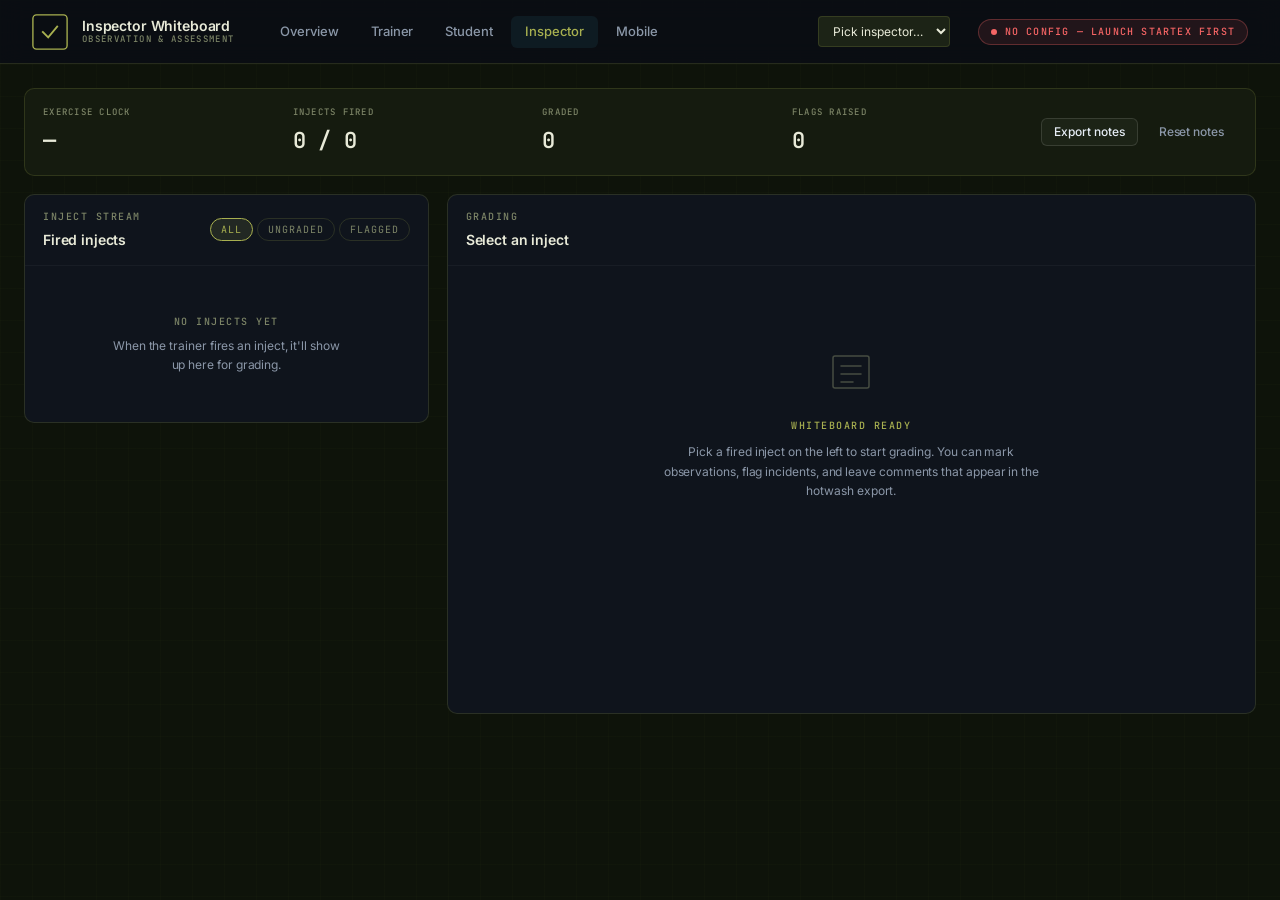
==== inspector.html @ a6efc51d "Add files via upload" ====
<!DOCTYPE html>
<html lang="en">
<head>
<meta charset="UTF-8">
<meta name="viewport" content="width=device-width, initial-scale=1.0">
<title>CCO Capstone — Inspector Whiteboard</title>
<link rel="stylesheet" href="css/styles.css">
<link rel="stylesheet" href="css/inspector.css">
</head>
<body class="inspector-body theme-inspector">

<div class="topbar">
  <a class="brand" href="index.html">
    <div class="brand-mark">
      <svg viewBox="0 0 40 40" fill="none">
        <rect x="1" y="1" width="38" height="38" rx="4" stroke="#A8B050" stroke-width="1.5"/>
        <path d="M12 20 L18 26 L28 14" stroke="#A8B050" stroke-width="2" stroke-linecap="square" fill="none"/>
      </svg>
    </div>
    <div class="brand-text">
      <div class="name">Inspector Whiteboard</div>
      <div class="sub">Observation &amp; assessment</div>
    </div>
  </a>
  <nav class="topbar-nav">
    <a href="index.html">Overview</a>
    <a href="trainer.html">Trainer</a>
    <a href="student.html">Student</a>
    <a href="inspector.html" class="active">Inspector</a>
    <a href="mobile.html">Mobile</a>
  </nav>
  <div class="topbar-right">
    <select id="inspector-select" class="inspector-select" title="Who's grading?">
      <option value="">Pick inspector…</option>
    </select>
    <div class="status-pill live">
      <div class="status-dot"></div>
      <span id="exercise-status">Waiting for exercise</span>
    </div>
  </div>
</div>

<div class="inspector-main">

  <!-- Header strip -->
  <div class="inspector-header-strip">
    <div class="ih-block">
      <div class="micro">Exercise clock</div>
      <div class="ih-value mono" id="ih-clock">—</div>
    </div>
    <div class="ih-block">
      <div class="micro">Injects fired</div>
      <div class="ih-value mono"><span id="ih-fired-count">0</span> / <span id="ih-total-count">0</span></div>
    </div>
    <div class="ih-block">
      <div class="micro">Graded</div>
      <div class="ih-value mono" id="ih-graded-count">0</div>
    </div>
    <div class="ih-block">
      <div class="micro">Flags raised</div>
      <div class="ih-value mono" id="ih-flag-count">0</div>
    </div>
    <div class="ih-block ih-actions">
      <button class="btn btn-sm" id="btn-export">Export notes</button>
      <button class="btn btn-sm btn-ghost" id="btn-reset">Reset notes</button>
    </div>
  </div>

  <div class="inspector-grid">

    <!-- LEFT: inject stream -->
    <div class="panel inspect-stream-panel">
      <div class="panel-header">
        <div class="panel-header-title">
          <div class="micro">Inject stream</div>
          <div class="title">Fired injects</div>
        </div>
        <div class="stream-filter">
          <button class="chip-btn active" data-filter="all">All</button>
          <button class="chip-btn" data-filter="ungraded">Ungraded</button>
          <button class="chip-btn" data-filter="flagged">Flagged</button>
        </div>
      </div>
      <div class="panel-body panel-body-tight">
        <div class="inject-stream" id="inject-stream">
          <div class="stream-empty">
            <div class="micro">No injects yet</div>
            <p>When the trainer fires an inject, it'll show up here for grading.</p>
          </div>
        </div>
      </div>
    </div>

    <!-- RIGHT: grading panel -->
    <div class="panel inspect-grade-panel">
      <div class="panel-header">
        <div class="panel-header-title">
          <div class="micro">Grading</div>
          <div class="title" id="grade-title">Select an inject</div>
        </div>
        <div class="grade-status" id="grade-status"></div>
      </div>
      <div class="panel-body" id="grade-body">
        <div class="grade-empty">
          <svg viewBox="0 0 48 48" fill="none">
            <rect x="6" y="8" width="36" height="32" rx="2" stroke="currentColor" stroke-width="1.5"/>
            <path d="M14 18h20M14 26h20M14 34h12" stroke="currentColor" stroke-width="1.5" stroke-linecap="round"/>
          </svg>
          <div class="micro">Whiteboard ready</div>
          <p>Pick a fired inject on the left to start grading. You can mark observations, flag incidents, and leave comments that appear in the hotwash export.</p>
        </div>
      </div>
    </div>

  </div>
</div>

<script src="content/content-bundle.js"></script>
<script src="js/engine.js"></script>
<script src="js/inspector.js"></script>
</body>
</html>
---- css/styles.css ----
/* ==========================================================================
   CCO CAPSTONE — DESIGN SYSTEM
   Direction: Modern defense contractor. Palantir/Anduril enterprise feel.
   Dark navy base, restrained cyan accent, hairline dividers, typographic
   hierarchy through scale and weight, elevation through background tone.
   ========================================================================== */

@import url('https://fonts.googleapis.com/css2?family=Inter:wght@400;500;600;700&family=JetBrains+Mono:wght@400;500;600&family=Fraunces:opsz,wght@9..144,300;9..144,400;9..144,500&display=swap');

:root {
  /* ----- Background stack (elevation through color) ----- */
  --bg-base: #0A0E15;           /* darkest — page background */
  --bg-surface: #0F141C;        /* one step up — main panels */
  --bg-raised: #141A24;         /* two steps — cards on panels */
  --bg-elevated: #1A212D;       /* three steps — hover/active */
  --bg-overlay: #1F2835;        /* four steps — modals, popovers */

  /* ----- Lines (hairlines only) ----- */
  --line-faint: rgba(255, 255, 255, 0.04);
  --line-soft: rgba(255, 255, 255, 0.07);
  --line-medium: rgba(255, 255, 255, 0.12);
  --line-strong: rgba(255, 255, 255, 0.18);

  /* ----- Text ----- */
  --text-primary: #E6EDF5;      /* body */
  --text-secondary: #8B97A8;    /* labels, meta */
  --text-tertiary: #596579;     /* hints, timestamps */
  --text-bright: #FFFFFF;       /* headers, emphasis */
  --text-inverse: #0A0E15;      /* on light/accent bg */

  /* ----- Accent (used with discipline) ----- */
  --accent: #4FC3D7;            /* primary cyan */
  --accent-bright: #7DD8E8;     /* hover */
  --accent-dim: #2A7A8A;        /* dim state */
  --accent-bg: rgba(79, 195, 215, 0.08);
  --accent-bg-strong: rgba(79, 195, 215, 0.15);
  --accent-line: rgba(79, 195, 215, 0.25);

  /* ----- Semantic ----- */
  --warn: #F5B845;
  --warn-bg: rgba(245, 184, 69, 0.1);
  --warn-line: rgba(245, 184, 69, 0.3);

  --alert: #F56565;
  --alert-bg: rgba(245, 101, 101, 0.1);
  --alert-line: rgba(245, 101, 101, 0.3);

  --good: #5BC98E;
  --good-bg: rgba(91, 201, 142, 0.1);
  --good-line: rgba(91, 201, 142, 0.3);

  /* ----- Typography ----- */
  --font-ui: 'Inter', system-ui, -apple-system, sans-serif;
  --font-mono: 'JetBrains Mono', 'SF Mono', Consolas, monospace;
  --font-display: 'Fraunces', Georgia, serif;

  /* ----- Radii ----- */
  --r-sm: 4px;
  --r-md: 6px;
  --r-lg: 10px;
  --r-xl: 14px;

  /* ----- Shadow (subtle, functional) ----- */
  --shadow-pop: 0 8px 32px rgba(0, 0, 0, 0.4), 0 2px 8px rgba(0, 0, 0, 0.3);
  --shadow-lift: 0 1px 0 rgba(255, 255, 255, 0.03) inset, 0 1px 2px rgba(0, 0, 0, 0.2);

  /* ----- Timing ----- */
  --ease: cubic-bezier(0.2, 0.8, 0.2, 1);
}

/* ==========================================================================
   RESET + BASE
   ========================================================================== */

*, *::before, *::after {
  box-sizing: border-box;
  margin: 0;
  padding: 0;
}

html {
  font-size: 16px;
  -webkit-font-smoothing: antialiased;
  -moz-osx-font-smoothing: grayscale;
  text-rendering: optimizeLegibility;
}

body {
  background: var(--bg-base);
  color: var(--text-primary);
  font-family: var(--font-ui);
  font-size: 14px;
  font-weight: 400;
  line-height: 1.6;
  letter-spacing: -0.005em;
  min-height: 100vh;
  overflow-x: hidden;
}

/* Ambient radial gradient — subtle atmospheric depth */
body::before {
  content: '';
  position: fixed;
  inset: 0;
  background:
    radial-gradient(ellipse 80% 50% at 50% 0%, rgba(79, 195, 215, 0.04), transparent 70%),
    radial-gradient(ellipse 60% 40% at 100% 100%, rgba(79, 195, 215, 0.02), transparent 70%);
  pointer-events: none;
  z-index: 0;
}

body > * {
  position: relative;
  z-index: 1;
}

/* ==========================================================================
   TYPOGRAPHY
   ========================================================================== */

h1, h2, h3, h4, h5, h6 {
  color: var(--text-bright);
  font-weight: 600;
  letter-spacing: -0.02em;
  line-height: 1.2;
}

h1 { font-size: 42px; font-weight: 700; letter-spacing: -0.03em; }
h2 { font-size: 28px; }
h3 { font-size: 20px; }
h4 { font-size: 16px; }
h5 { font-size: 14px; }

.display {
  font-family: var(--font-display);
  font-weight: 400;
  font-style: italic;
  letter-spacing: -0.02em;
}

p { color: var(--text-secondary); }

a {
  color: var(--accent);
  text-decoration: none;
  transition: color 150ms var(--ease);
}
a:hover { color: var(--accent-bright); }

/* Micro label — used everywhere for section headers, metadata */
.micro {
  font-family: var(--font-mono);
  font-size: 10px;
  font-weight: 500;
  text-transform: uppercase;
  letter-spacing: 0.15em;
  color: var(--text-tertiary);
}

.micro-accent {
  color: var(--accent);
}

.mono {
  font-family: var(--font-mono);
  font-variant-numeric: tabular-nums;
  letter-spacing: -0.01em;
}

.muted { color: var(--text-tertiary); }
.dim { color: var(--text-secondary); }
.bright { color: var(--text-bright); }

/* ==========================================================================
   LAYOUT PRIMITIVES
   ========================================================================== */

.app {
  min-height: 100vh;
  display: flex;
  flex-direction: column;
}

.container {
  width: 100%;
  max-width: 1440px;
  margin: 0 auto;
  padding: 0 32px;
}

.container-wide {
  width: 100%;
  max-width: 1680px;
  margin: 0 auto;
  padding: 0 24px;
}

/* Stacked spacing */
.stack > * + * { margin-top: 12px; }
.stack-lg > * + * { margin-top: 20px; }
.stack-xl > * + * { margin-top: 32px; }
.stack-tight > * + * { margin-top: 6px; }

/* ==========================================================================
   TOP BAR
   ========================================================================== */

.topbar {
  height: 64px;
  background: rgba(10, 14, 21, 0.85);
  backdrop-filter: blur(12px);
  -webkit-backdrop-filter: blur(12px);
  border-bottom: 1px solid var(--line-soft);
  display: flex;
  align-items: center;
  padding: 0 32px;
  gap: 32px;
  position: sticky;
  top: 0;
  z-index: 50;
}

.brand {
  display: flex;
  align-items: center;
  gap: 14px;
  text-decoration: none;
}

.brand-mark {
  width: 36px;
  height: 36px;
  position: relative;
  display: flex;
  align-items: center;
  justify-content: center;
}

.brand-mark svg {
  width: 100%;
  height: 100%;
}

.brand-text {
  display: flex;
  flex-direction: column;
  gap: 2px;
  line-height: 1.1;
}

.brand-text .name {
  font-size: 14px;
  font-weight: 600;
  color: var(--text-bright);
  letter-spacing: -0.01em;
}

.brand-text .sub {
  font-family: var(--font-mono);
  font-size: 9px;
  font-weight: 500;
  text-transform: uppercase;
  letter-spacing: 0.15em;
  color: var(--text-tertiary);
}

.topbar-nav {
  display: flex;
  align-items: center;
  gap: 4px;
  flex: 1;
}

.topbar-nav a {
  display: inline-flex;
  align-items: center;
  height: 32px;
  padding: 0 14px;
  font-size: 13px;
  font-weight: 500;
  color: var(--text-secondary);
  border-radius: var(--r-md);
  transition: all 150ms var(--ease);
}

.topbar-nav a:hover {
  color: var(--text-bright);
  background: var(--bg-raised);
}

.topbar-nav a.active {
  color: var(--accent);
  background: var(--accent-bg);
}

.topbar-right {
  display: flex;
  align-items: center;
  gap: 16px;
  margin-left: auto;
}

/* ==========================================================================
   BUTTONS
   ========================================================================== */

.btn {
  display: inline-flex;
  align-items: center;
  justify-content: center;
  gap: 8px;
  height: 36px;
  padding: 0 16px;
  font-family: var(--font-ui);
  font-size: 13px;
  font-weight: 500;
  letter-spacing: -0.005em;
  color: var(--text-primary);
  background: var(--bg-raised);
  border: 1px solid var(--line-medium);
  border-radius: var(--r-md);
  cursor: pointer;
  transition: all 150ms var(--ease);
  white-space: nowrap;
  text-decoration: none;
}

.btn:hover {
  background: var(--bg-elevated);
  border-color: var(--line-strong);
  color: var(--text-bright);
  transform: translateY(-1px);
}

.btn:active { transform: translateY(0); }

.btn-primary {
  background: var(--accent);
  color: var(--text-inverse);
  border-color: var(--accent);
  font-weight: 600;
}

.btn-primary:hover {
  background: var(--accent-bright);
  border-color: var(--accent-bright);
  color: var(--text-inverse);
  box-shadow: 0 0 0 3px var(--accent-bg);
}

.btn-ghost {
  background: transparent;
  border-color: transparent;
  color: var(--text-secondary);
}

.btn-ghost:hover {
  background: var(--bg-raised);
  color: var(--text-bright);
  border-color: var(--line-soft);
}

.btn-danger {
  background: transparent;
  border-color: var(--alert-line);
  color: var(--alert);
}

.btn-danger:hover {
  background: var(--alert-bg);
  border-color: var(--alert);
  color: var(--alert);
}

.btn-lg {
  height: 44px;
  padding: 0 24px;
  font-size: 14px;
}

.btn-xl {
  height: 52px;
  padding: 0 32px;
  font-size: 15px;
  font-weight: 600;
}

.btn-icon {
  width: 36px;
  height: 36px;
  padding: 0;
}

.btn-sm {
  height: 28px;
  padding: 0 12px;
  font-size: 12px;
}

.btn svg {
  width: 14px;
  height: 14px;
  flex-shrink: 0;
}

/* ==========================================================================
   PANELS + CARDS
   ========================================================================== */

.panel {
  background: var(--bg-surface);
  border: 1px solid var(--line-soft);
  border-radius: var(--r-lg);
  overflow: hidden;
}

.panel-header {
  display: flex;
  align-items: center;
  justify-content: space-between;
  gap: 16px;
  padding: 14px 18px;
  border-bottom: 1px solid var(--line-faint);
}

.panel-header-title {
  display: flex;
  flex-direction: column;
  gap: 4px;
}

.panel-header-title .title {
  font-size: 14px;
  font-weight: 600;
  color: var(--text-bright);
  letter-spacing: -0.01em;
}

.panel-body {
  padding: 18px;
}

.panel-body-tight {
  padding: 10px;
}

.panel-body-none { padding: 0; }

.card {
  background: var(--bg-raised);
  border: 1px solid var(--line-faint);
  border-radius: var(--r-md);
  padding: 14px 16px;
  transition: all 150ms var(--ease);
}

.card-hover:hover {
  background: var(--bg-elevated);
  border-color: var(--line-soft);
}

/* ==========================================================================
   STATUS INDICATORS
   ========================================================================== */

.status-pill {
  display: inline-flex;
  align-items: center;
  gap: 8px;
  height: 26px;
  padding: 0 12px;
  background: var(--bg-raised);
  border: 1px solid var(--line-soft);
  border-radius: 100px;
  font-family: var(--font-mono);
  font-size: 10px;
  font-weight: 500;
  letter-spacing: 0.12em;
  text-transform: uppercase;
  color: var(--text-secondary);
}

.status-pill.live {
  color: var(--alert);
  border-color: var(--alert-line);
  background: var(--alert-bg);
}

.status-pill.active {
  color: var(--accent);
  border-color: var(--accent-line);
  background: var(--accent-bg);
}

.status-pill.ready {
  color: var(--good);
  border-color: var(--good-line);
  background: var(--good-bg);
}

.status-dot {
  width: 6px;
  height: 6px;
  border-radius: 50%;
  background: currentColor;
  flex-shrink: 0;
}

.status-pill.live .status-dot {
  box-shadow: 0 0 0 0 currentColor;
  animation: pulse 2s var(--ease) infinite;
}

@keyframes pulse {
  0% { box-shadow: 0 0 0 0 rgba(245, 101, 101, 0.6); }
  70% { box-shadow: 0 0 0 6px rgba(245, 101, 101, 0); }
  100% { box-shadow: 0 0 0 0 rgba(245, 101, 101, 0); }
}

/* ==========================================================================
   FORM ELEMENTS
   ========================================================================== */

input[type="text"],
input[type="number"],
input[type="email"],
textarea {
  width: 100%;
  height: 40px;
  padding: 0 14px;
  font-family: var(--font-ui);
  font-size: 14px;
  color: var(--text-primary);
  background: var(--bg-raised);
  border: 1px solid var(--line-medium);
  border-radius: var(--r-md);
  transition: all 150ms var(--ease);
}

textarea {
  height: auto;
  padding: 12px 14px;
  line-height: 1.5;
  resize: vertical;
}

input:focus, textarea:focus {
  outline: none;
  border-color: var(--accent);
  background: var(--bg-elevated);
  box-shadow: 0 0 0 3px var(--accent-bg);
}

/* ==========================================================================
   CONTACT PICKER — grid of tappable contact cards (for custom SMS modal)
   ========================================================================== */

.contact-picker {
  display: grid;
  grid-template-columns: repeat(2, 1fr);
  gap: 8px;
}

@media (max-width: 600px) {
  .contact-picker { grid-template-columns: 1fr; }
}

.contact-card {
  display: flex;
  align-items: center;
  gap: 12px;
  padding: 12px 14px;
  background: var(--bg-raised);
  border: 1px solid var(--line-soft);
  border-radius: var(--r-md);
  cursor: pointer;
  transition: all 150ms var(--ease);
  text-align: left;
  font-family: var(--font-ui);
  width: 100%;
}

.contact-card:hover {
  border-color: var(--line-strong);
  background: var(--bg-elevated);
}

.contact-card.selected {
  border-color: var(--accent);
  background: var(--accent-bg);
  box-shadow: 0 0 0 1px var(--accent) inset;
}

.contact-card-avatar {
  width: 36px;
  height: 36px;
  border-radius: 50%;
  display: flex;
  align-items: center;
  justify-content: center;
  font-family: var(--font-mono);
  font-size: 11px;
  font-weight: 700;
  color: white;
  flex-shrink: 0;
}

.contact-card-text {
  flex: 1;
  min-width: 0;
}

.contact-card-name {
  font-size: 13px;
  font-weight: 600;
  color: var(--text-bright);
  margin-bottom: 2px;
  white-space: nowrap;
  overflow: hidden;
  text-overflow: ellipsis;
}

.contact-card-title {
  font-size: 10px;
  color: var(--text-tertiary);
  font-family: var(--font-mono);
  letter-spacing: 0.05em;
  white-space: nowrap;
  overflow: hidden;
  text-overflow: ellipsis;
}

input[type="checkbox"],
input[type="radio"] {
  width: 16px;
  height: 16px;
  accent-color: var(--accent);
  cursor: pointer;
}

.field {
  display: flex;
  flex-direction: column;
  gap: 8px;
}

.field-label {
  font-family: var(--font-mono);
  font-size: 10px;
  font-weight: 500;
  text-transform: uppercase;
  letter-spacing: 0.15em;
  color: var(--text-tertiary);
}

/* Option cards (radio choice) */
.option-card {
  display: flex;
  gap: 12px;
  padding: 14px 16px;
  background: var(--bg-raised);
  border: 1px solid var(--line-soft);
  border-radius: var(--r-md);
  cursor: pointer;
  transition: all 150ms var(--ease);
}

.option-card:hover {
  border-color: var(--line-medium);
  background: var(--bg-elevated);
}

.option-card.selected {
  border-color: var(--accent);
  background: var(--accent-bg);
  box-shadow: 0 0 0 1px var(--accent) inset;
}

.option-card input {
  width: 16px;
  height: 16px;
  margin-top: 2px;
  flex-shrink: 0;
}

.option-card-title {
  font-size: 14px;
  font-weight: 600;
  color: var(--text-bright);
  margin-bottom: 2px;
}

.option-card-desc {
  font-size: 12px;
  color: var(--text-secondary);
  line-height: 1.5;
}

.option-card.selected .option-card-title {
  color: var(--accent-bright);
}

/* Toggle (for loadout modifiers) */
.toggle {
  display: flex;
  align-items: center;
  gap: 10px;
  padding: 12px 14px;
  background: var(--bg-raised);
  border: 1px solid var(--line-soft);
  border-radius: var(--r-md);
  cursor: pointer;
  font-size: 13px;
  font-weight: 500;
  color: var(--text-primary);
  transition: all 150ms var(--ease);
  user-select: none;
}

.toggle:hover {
  border-color: var(--line-medium);
}

.toggle-dot {
  width: 8px;
  height: 8px;
  border-radius: 50%;
  background: var(--line-strong);
  flex-shrink: 0;
  transition: all 150ms var(--ease);
}

.toggle.on {
  border-color: var(--accent-line);
  background: var(--accent-bg);
  color: var(--text-bright);
}

.toggle.on .toggle-dot {
  background: var(--accent);
  box-shadow: 0 0 8px var(--accent);
}

.toggle.off {
  border-color: var(--warn-line);
  background: var(--warn-bg);
  color: var(--warn);
}

.toggle.off .toggle-dot {
  background: var(--warn);
}

/* ==========================================================================
   BANNERS
   ========================================================================== */

.banner {
  display: flex;
  align-items: flex-start;
  gap: 12px;
  padding: 14px 16px;
  border-radius: var(--r-md);
  font-size: 13px;
  line-height: 1.5;
}

.banner-warn {
  background: var(--warn-bg);
  border: 1px solid var(--warn-line);
  color: var(--warn);
}

.banner-info {
  background: var(--accent-bg);
  border: 1px solid var(--accent-line);
  color: var(--accent);
}

.banner svg {
  width: 16px;
  height: 16px;
  flex-shrink: 0;
  margin-top: 1px;
}

/* ==========================================================================
   MODAL
   ========================================================================== */

.modal-backdrop {
  position: fixed;
  inset: 0;
  background: rgba(5, 8, 12, 0.75);
  backdrop-filter: blur(4px);
  -webkit-backdrop-filter: blur(4px);
  display: flex;
  align-items: center;
  justify-content: center;
  padding: 24px;
  z-index: 100;
}

.modal {
  background: var(--bg-surface);
  border: 1px solid var(--line-medium);
  border-radius: var(--r-lg);
  box-shadow: var(--shadow-pop);
  max-width: 680px;
  width: 100%;
  max-height: 85vh;
  overflow: hidden;
  display: flex;
  flex-direction: column;
}

.modal-header {
  padding: 20px 24px;
  border-bottom: 1px solid var(--line-soft);
  display: flex;
  justify-content: space-between;
  align-items: center;
  gap: 16px;
}

.modal-title {
  font-size: 16px;
  font-weight: 600;
  color: var(--text-bright);
}

.modal-close {
  width: 32px;
  height: 32px;
  background: transparent;
  border: 1px solid var(--line-soft);
  border-radius: var(--r-md);
  color: var(--text-secondary);
  font-size: 18px;
  line-height: 1;
  cursor: pointer;
  transition: all 150ms var(--ease);
  display: flex;
  align-items: center;
  justify-content: center;
}

.modal-close:hover {
  background: var(--bg-raised);
  color: var(--text-bright);
  border-color: var(--line-medium);
}

.modal-body {
  padding: 24px;
  overflow-y: auto;
  font-size: 14px;
  line-height: 1.6;
  color: var(--text-primary);
}

.modal-body h4 {
  font-family: var(--font-mono);
  font-size: 10px;
  font-weight: 500;
  text-transform: uppercase;
  letter-spacing: 0.15em;
  color: var(--text-tertiary);
  margin: 20px 0 10px;
}

.modal-body h4:first-child { margin-top: 0; }

.modal-body p { color: var(--text-primary); }
.modal-body p + p { margin-top: 10px; }

.modal-body ul {
  list-style: none;
  padding: 0;
  margin: 8px 0;
}

.modal-body li {
  position: relative;
  padding: 6px 0 6px 20px;
  font-size: 13px;
  color: var(--text-primary);
  line-height: 1.5;
}

.modal-body li::before {
  content: '';
  position: absolute;
  left: 4px;
  top: 14px;
  width: 4px;
  height: 4px;
  border-radius: 50%;
  background: var(--accent);
}

/* Phone script blocks inside modals */
.script-block {
  background: var(--bg-raised);
  border: 1px solid var(--line-soft);
  border-left: 2px solid var(--accent);
  border-radius: var(--r-md);
  padding: 14px 16px;
  margin: 10px 0;
}

.script-speaker {
  font-family: var(--font-mono);
  font-size: 10px;
  font-weight: 600;
  text-transform: uppercase;
  letter-spacing: 0.15em;
  color: var(--accent);
  margin-bottom: 6px;
}

.script-line {
  font-size: 13px;
  line-height: 1.6;
  color: var(--text-primary);
  font-style: italic;
}

.script-note {
  display: flex;
  gap: 10px;
  padding: 10px 14px;
  background: var(--warn-bg);
  border-left: 2px solid var(--warn);
  border-radius: var(--r-md);
  margin: 10px 0;
  font-size: 12px;
  color: var(--warn);
  line-height: 1.5;
}

/* ==========================================================================
   SCROLLBAR
   ========================================================================== */

::-webkit-scrollbar {
  width: 10px;
  height: 10px;
}

::-webkit-scrollbar-track {
  background: transparent;
}

::-webkit-scrollbar-thumb {
  background: var(--line-medium);
  border-radius: 100px;
  border: 2px solid var(--bg-base);
}

::-webkit-scrollbar-thumb:hover {
  background: var(--line-strong);
}

/* ==========================================================================
   UTILITIES
   ========================================================================== */

.flex { display: flex; }
.flex-col { display: flex; flex-direction: column; }
.items-center { align-items: center; }
.items-start { align-items: flex-start; }
.justify-between { justify-content: space-between; }
.gap-2 { gap: 8px; }
.gap-3 { gap: 12px; }
.gap-4 { gap: 16px; }
.gap-6 { gap: 24px; }

.grid { display: grid; }
.grid-2 { grid-template-columns: repeat(2, minmax(0, 1fr)); gap: 16px; }
.grid-3 { grid-template-columns: repeat(3, minmax(0, 1fr)); gap: 16px; }
.grid-auto { grid-template-columns: repeat(auto-fit, minmax(200px, 1fr)); gap: 12px; }

.hidden { display: none !important; }
.relative { position: relative; }
.w-full { width: 100%; }
.text-center { text-align: center; }
.text-right { text-align: right; }

.divider {
  height: 1px;
  background: var(--line-faint);
  margin: 16px 0;
}
---- css/inspector.css ----
/* ==========================================================================
   CCO CAPSTONE — Inspector Whiteboard theme
   Olive/sage grading surface, contrast with trainer (blue) and student (amber)
   ========================================================================== */

body.inspector-body.theme-inspector {
  --bg-base: #0E130A;
  --bg-panel: #151B0F;
  --bg-raised: #1C2316;
  --line-soft: rgba(168, 176, 80, 0.18);
  --line-hard: rgba(168, 176, 80, 0.32);
  --accent: #A8B050;
  --accent-soft: rgba(168, 176, 80, 0.12);
  --text-bright: #E8EAD8;
  --text-body: #C9CDB0;
  --text-tertiary: #7D8567;
  --good: #7BC96F;
  --warn: #E6A84C;
  --bad: #D36A55;
}

body.inspector-body {
  background: var(--bg-base);
  min-height: 100vh;
}

/* Subtle grid paper texture for whiteboard feel */
body.inspector-body::before {
  content: '';
  position: fixed;
  inset: 0;
  pointer-events: none;
  background-image:
    linear-gradient(rgba(168, 176, 80, 0.025) 1px, transparent 1px),
    linear-gradient(90deg, rgba(168, 176, 80, 0.025) 1px, transparent 1px);
  background-size: 32px 32px;
  z-index: 0;
}

.inspector-main {
  position: relative;
  z-index: 1;
  max-width: 1600px;
  margin: 0 auto;
  padding: 24px;
}

/* ----- Top strip ----- */

.inspector-header-strip {
  display: grid;
  grid-template-columns: repeat(4, 1fr) auto;
  gap: 14px;
  padding: 16px 18px;
  background: var(--bg-panel);
  border: 1px solid var(--line-soft);
  border-radius: var(--r-lg, 8px);
  margin-bottom: 18px;
  align-items: center;
}

.ih-block {
  display: flex;
  flex-direction: column;
  gap: 4px;
}

.ih-block .micro {
  color: var(--text-tertiary);
  font-size: 9px;
  letter-spacing: 0.14em;
  text-transform: uppercase;
}

.ih-value {
  color: var(--text-bright);
  font-size: 22px;
  font-weight: 600;
  letter-spacing: -0.01em;
}

.ih-actions {
  display: flex;
  flex-direction: row;
  gap: 8px;
}

.inspector-select {
  background: var(--bg-raised);
  color: var(--text-bright);
  border: 1px solid var(--line-soft);
  padding: 6px 10px;
  border-radius: var(--r-sm, 4px);
  font-family: var(--font-body);
  font-size: 12px;
  margin-right: 12px;
}

.inspector-select:focus {
  outline: none;
  border-color: var(--accent);
}

/* ----- Main grid ----- */

.inspector-grid {
  display: grid;
  grid-template-columns: minmax(340px, 1fr) 2fr;
  gap: 18px;
  align-items: start;
}

@media (max-width: 1100px) {
  .inspector-grid {
    grid-template-columns: 1fr;
  }
}

/* ----- Inject stream (left) ----- */

.inspect-stream-panel .panel-body {
  padding: 0;
  max-height: calc(100vh - 240px);
  overflow-y: auto;
}

.stream-filter {
  display: flex;
  gap: 4px;
}

.chip-btn {
  background: transparent;
  border: 1px solid var(--line-soft);
  color: var(--text-tertiary);
  font-size: 10px;
  font-family: var(--font-mono);
  text-transform: uppercase;
  letter-spacing: 0.1em;
  padding: 4px 10px;
  border-radius: 999px;
  cursor: pointer;
  transition: all 0.15s ease;
}

.chip-btn:hover {
  color: var(--text-bright);
  border-color: var(--line-hard);
}

.chip-btn.active {
  background: var(--accent-soft);
  border-color: var(--accent);
  color: var(--accent);
}

.inject-stream {
  display: flex;
  flex-direction: column;
}

.stream-empty {
  padding: 48px 24px;
  text-align: center;
  color: var(--text-tertiary);
}

.stream-empty p {
  font-size: 12px;
  margin-top: 6px;
  max-width: 240px;
  margin-left: auto;
  margin-right: auto;
}

.stream-item {
  padding: 14px 18px;
  border-bottom: 1px solid var(--line-soft);
  cursor: pointer;
  position: relative;
  transition: background 0.12s ease;
}

.stream-item:hover {
  background: var(--bg-raised);
}

.stream-item.active {
  background: var(--accent-soft);
  border-left: 3px solid var(--accent);
  padding-left: 15px;
}

.stream-item-head {
  display: flex;
  align-items: center;
  gap: 8px;
  margin-bottom: 4px;
}

.stream-id {
  font-family: var(--font-mono);
  font-size: 10px;
  font-weight: 600;
  color: var(--accent);
  letter-spacing: 0.08em;
}

.stream-time {
  font-family: var(--font-mono);
  font-size: 10px;
  color: var(--text-tertiary);
  margin-left: auto;
}

.stream-title {
  color: var(--text-bright);
  font-size: 13px;
  font-weight: 500;
  line-height: 1.4;
}

.stream-status {
  display: flex;
  gap: 6px;
  margin-top: 8px;
}

.stream-badge {
  font-family: var(--font-mono);
  font-size: 9px;
  text-transform: uppercase;
  letter-spacing: 0.08em;
  padding: 2px 8px;
  border-radius: 3px;
  border: 1px solid currentColor;
}

.stream-badge.graded {
  color: var(--good);
}

.stream-badge.flagged {
  color: var(--warn);
}

.stream-badge.ungraded {
  color: var(--text-tertiary);
}

/* ----- Grading panel (right) ----- */

.inspect-grade-panel {
  min-height: 520px;
}

.grade-empty {
  padding: 64px 32px;
  text-align: center;
  color: var(--text-tertiary);
}

.grade-empty svg {
  width: 48px;
  height: 48px;
  color: var(--text-tertiary);
  opacity: 0.5;
  margin-bottom: 16px;
}

.grade-empty .micro {
  color: var(--accent);
  margin-bottom: 8px;
}

.grade-empty p {
  font-size: 12px;
  max-width: 380px;
  margin: 0 auto;
  line-height: 1.6;
}

.grade-status {
  display: flex;
  align-items: center;
  gap: 8px;
}

.grade-status-pill {
  font-family: var(--font-mono);
  font-size: 10px;
  text-transform: uppercase;
  letter-spacing: 0.08em;
  padding: 4px 10px;
  border-radius: 999px;
  border: 1px solid var(--line-soft);
  color: var(--text-tertiary);
}

.grade-status-pill.graded {
  color: var(--good);
  border-color: var(--good);
}

.grade-status-pill.flagged {
  color: var(--warn);
  border-color: var(--warn);
}

/* Grading form */

.grade-meta {
  display: grid;
  grid-template-columns: repeat(auto-fit, minmax(160px, 1fr));
  gap: 12px;
  padding-bottom: 16px;
  margin-bottom: 20px;
  border-bottom: 1px solid var(--line-soft);
}

.grade-meta-block .field-label {
  color: var(--text-tertiary);
  font-size: 10px;
  text-transform: uppercase;
  letter-spacing: 0.1em;
  margin-bottom: 4px;
}

.grade-meta-block .value {
  color: var(--text-bright);
  font-size: 13px;
  font-weight: 500;
}

.grade-section {
  margin-bottom: 24px;
}

.grade-section-head {
  display: flex;
  align-items: baseline;
  justify-content: space-between;
  margin-bottom: 12px;
}

.grade-section-head .micro {
  color: var(--accent);
  font-size: 10px;
  letter-spacing: 0.12em;
  text-transform: uppercase;
}

.grade-section-head .section-count {
  font-family: var(--font-mono);
  font-size: 10px;
  color: var(--text-tertiary);
}

/* Checklist observations */

.obs-list {
  display: flex;
  flex-direction: column;
  gap: 6px;
}

.obs-item {
  display: flex;
  align-items: flex-start;
  gap: 10px;
  padding: 10px 12px;
  background: var(--bg-raised);
  border: 1px solid var(--line-soft);
  border-radius: var(--r-sm, 4px);
  cursor: pointer;
  transition: all 0.12s ease;
}

.obs-item:hover {
  border-color: var(--line-hard);
}

.obs-item input[type="checkbox"] {
  margin-top: 2px;
  accent-color: var(--accent);
  flex-shrink: 0;
}

.obs-item-body {
  flex: 1;
  min-width: 0;
}

.obs-item-text {
  color: var(--text-body);
  font-size: 12px;
  line-height: 1.5;
}

.obs-item.checked {
  background: var(--accent-soft);
  border-color: var(--accent);
}

.obs-item.checked .obs-item-text {
  color: var(--text-bright);
}

.obs-item-tag {
  font-family: var(--font-mono);
  font-size: 9px;
  text-transform: uppercase;
  letter-spacing: 0.08em;
  color: var(--text-tertiary);
  padding: 2px 6px;
  border: 1px solid var(--line-soft);
  border-radius: 3px;
  margin-left: 8px;
  flex-shrink: 0;
}

.obs-item-tag.critical {
  color: var(--bad);
  border-color: var(--bad);
}

.obs-item-tag.high {
  color: var(--warn);
  border-color: var(--warn);
}

/* Comments textarea */

.comment-field {
  width: 100%;
  min-height: 120px;
  background: var(--bg-raised);
  border: 1px solid var(--line-soft);
  color: var(--text-bright);
  font-family: var(--font-body);
  font-size: 13px;
  line-height: 1.6;
  padding: 12px 14px;
  border-radius: var(--r-sm, 4px);
  resize: vertical;
}

.comment-field:focus {
  outline: none;
  border-color: var(--accent);
}

.comment-field::placeholder {
  color: var(--text-tertiary);
}

/* Flag checkbox + score */

.grade-toolbar {
  display: flex;
  align-items: center;
  gap: 18px;
  padding: 14px 16px;
  background: var(--bg-raised);
  border: 1px solid var(--line-soft);
  border-radius: var(--r-sm, 4px);
  margin-bottom: 20px;
}

.flag-toggle {
  display: flex;
  align-items: center;
  gap: 8px;
  cursor: pointer;
  color: var(--text-body);
  font-size: 12px;
}

.flag-toggle input {
  accent-color: var(--warn);
}

.flag-toggle.on {
  color: var(--warn);
  font-weight: 500;
}

.score-group {
  display: flex;
  align-items: center;
  gap: 8px;
  margin-left: auto;
}

.score-group .field-label {
  color: var(--text-tertiary);
  font-size: 10px;
  text-transform: uppercase;
  letter-spacing: 0.1em;
}

.score-btn {
  width: 32px;
  height: 32px;
  background: transparent;
  border: 1px solid var(--line-soft);
  color: var(--text-body);
  font-family: var(--font-mono);
  font-size: 12px;
  font-weight: 600;
  border-radius: var(--r-sm, 4px);
  cursor: pointer;
  transition: all 0.12s ease;
}

.score-btn:hover {
  border-color: var(--line-hard);
  color: var(--text-bright);
}

.score-btn.active {
  background: var(--accent-soft);
  border-color: var(--accent);
  color: var(--accent);
}

.score-btn.active[data-score="GO"] {
  background: rgba(123, 201, 111, 0.15);
  border-color: var(--good);
  color: var(--good);
}

.score-btn.active[data-score="NO-GO"] {
  background: rgba(211, 106, 85, 0.15);
  border-color: var(--bad);
  color: var(--bad);
}

.obs-list-empty {
  color: var(--text-tertiary);
  font-size: 12px;
  padding: 12px 14px;
  background: var(--bg-raised);
  border: 1px dashed var(--line-soft);
  border-radius: var(--r-sm, 4px);
}

/* Inject description box */

.inject-description {
  padding: 14px 16px;
  background: var(--bg-raised);
  border-left: 3px solid var(--accent);
  border-radius: 0 var(--r-sm, 4px) var(--r-sm, 4px) 0;
  color: var(--text-body);
  font-size: 12px;
  line-height: 1.6;
  margin-bottom: 20px;
}

/* Save indicator (autosave) */
.autosave-hint {
  font-family: var(--font-mono);
  font-size: 9px;
  color: var(--text-tertiary);
  text-transform: uppercase;
  letter-spacing: 0.1em;
  margin-left: auto;
}

/* =========================================================================
   v0.2.7 · Student response block inside grade view
   Mirrors what the student logged for this inject so the grader can anchor
   observations to the student's own claims.
   ========================================================================= */
.student-response-block {
  background: rgba(168, 176, 80, 0.06);
  border: 1px solid rgba(168, 176, 80, 0.22);
  border-radius: 8px;
  padding: 12px 14px;
  margin: 0 0 14px;
}
.student-response-block.empty {
  background: rgba(255, 255, 255, 0.02);
  border-color: rgba(255, 255, 255, 0.08);
  border-style: dashed;
}
.student-response-block .sr-head {
  display: flex;
  align-items: center;
  gap: 10px;
  margin-bottom: 8px;
}
.student-response-block .sr-head .micro {
  font-family: var(--font-mono);
  font-size: 10px;
  letter-spacing: 0.12em;
  color: var(--accent, #A8B050);
  text-transform: uppercase;
}
.student-response-block .sr-status {
  margin-left: auto;
  font-family: var(--font-mono);
  font-size: 10px;
  letter-spacing: 0.1em;
  text-transform: uppercase;
  padding: 2px 8px;
  border-radius: 10px;
  background: rgba(255,255,255,0.04);
  color: var(--text-tertiary);
  border: 1px solid rgba(255,255,255,0.08);
}
.student-response-block .sr-status.locked {
  background: rgba(143, 209, 138, 0.15);
  color: #bce0b9;
  border-color: rgba(143, 209, 138, 0.4);
}
.student-response-block .sr-status.draft {
  background: rgba(245, 184, 69, 0.12);
  color: #e8c674;
  border-color: rgba(245, 184, 69, 0.35);
}
.student-response-block .sr-empty {
  font-size: 12px;
  color: var(--text-tertiary);
  font-style: italic;
}
.student-response-block .sr-grid {
  display: flex;
  flex-direction: column;
  gap: 8px;
}
.student-response-block .sr-row {
  display: grid;
  grid-template-columns: 110px 1fr;
  gap: 10px;
  align-items: baseline;
}
.student-response-block .sr-label {
  font-family: var(--font-mono);
  font-size: 9px;
  letter-spacing: 0.1em;
  text-transform: uppercase;
  color: var(--text-tertiary);
  padding-top: 2px;
}
.student-response-block .sr-value {
  font-size: 13px;
  line-height: 1.45;
  color: var(--text-primary, #e0e2d5);
  white-space: pre-wrap;
  word-break: break-word;
}
.student-response-block .sr-value.mono {
  font-family: var(--font-mono);
  font-size: 12px;
}
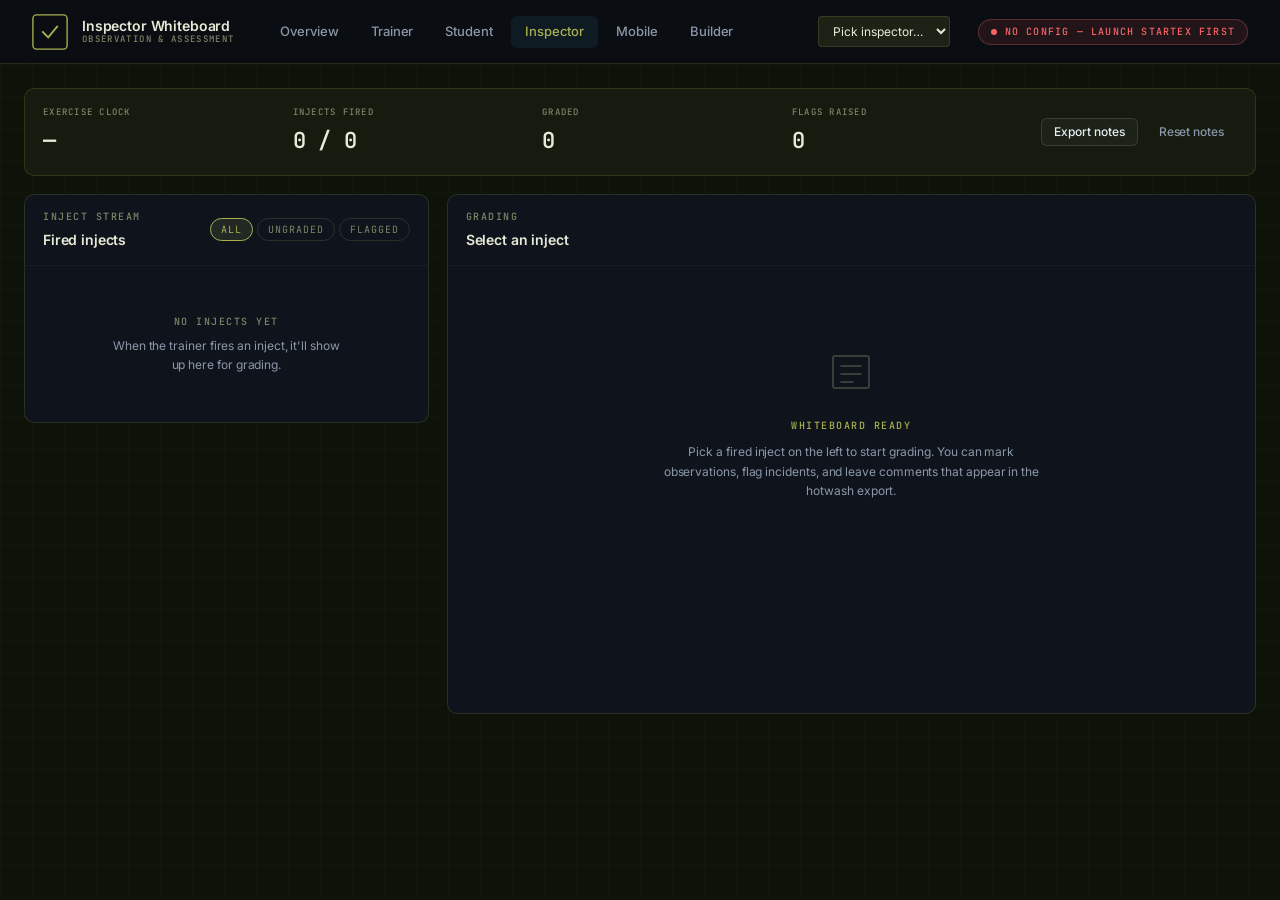
==== commit 6b9eaa85: "Add files via upload" ====
--- a/inspector.html
+++ b/inspector.html
@@ -28,6 +28,7 @@
     <a href="student.html">Student</a>
     <a href="inspector.html" class="active">Inspector</a>
     <a href="mobile.html">Mobile</a>
+    <a href="builder.html">Builder</a>
   </nav>
   <div class="topbar-right">
     <select id="inspector-select" class="inspector-select" title="Who's grading?">
@@ -116,6 +117,7 @@
 </div>
 
 <script src="content/content-bundle.js"></script>
+<script src="js/scenario-loader.js"></script>
 <script src="js/engine.js"></script>
 <script src="js/inspector.js"></script>
 </body>
--- a/css/styles.css
+++ b/css/styles.css
@@ -992,3 +992,229 @@
   background: var(--line-faint);
   margin: 16px 0;
 }
+
+/* ==========================================================================
+   v0.2.11 Kickoff overlays — shared across trainer/student/inspector/mobile
+   Renders on top of the role dashboard while session phase = 'pre-exercise'.
+   Removed automatically on phase transition to 'cold-open'.
+   ========================================================================== */
+
+.kickoff-overlay {
+  position: fixed;
+  inset: 0;
+  z-index: 9000;
+  background: radial-gradient(ellipse at center, rgba(10,14,21,0.82) 0%, rgba(4,6,10,0.96) 70%);
+  backdrop-filter: blur(6px);
+  -webkit-backdrop-filter: blur(6px);
+  display: flex;
+  align-items: center;
+  justify-content: center;
+  padding: 24px;
+  animation: kickoff-fade-in 0.4s ease;
+}
+
+@keyframes kickoff-fade-in {
+  from { opacity: 0; }
+  to   { opacity: 1; }
+}
+
+.kickoff-card {
+  width: 100%;
+  max-width: 720px;
+  background: var(--bg-raised, rgba(20,26,36,0.95));
+  border: 1px solid var(--line-soft);
+  border-radius: var(--r-lg, 12px);
+  box-shadow: 0 24px 72px rgba(0,0,0,0.6), 0 0 0 1px rgba(79,195,215,0.08) inset;
+  padding: 36px 40px 32px;
+}
+
+.kickoff-head .micro,
+.kickoff-head .micro-accent {
+  text-transform: uppercase;
+  letter-spacing: 0.14em;
+  font-size: 10px;
+  color: var(--accent, #4FC3D7);
+  font-weight: 600;
+}
+
+.kickoff-title {
+  margin: 8px 0 12px;
+  font-size: 32px;
+  font-weight: 600;
+  color: var(--text-bright, #FFF);
+  letter-spacing: 0.01em;
+}
+.kickoff-title .session-code {
+  display: inline-block;
+  padding: 2px 14px;
+  margin-left: 8px;
+  font-size: 26px;
+  background: rgba(79,195,215,0.08);
+  color: var(--accent, #4FC3D7);
+  border: 1px solid var(--accent, #4FC3D7);
+  border-radius: 8px;
+  letter-spacing: 0.18em;
+  font-weight: 700;
+}
+.kickoff-title strong {
+  color: var(--accent, #4FC3D7);
+  font-weight: 700;
+}
+.kickoff-sub {
+  margin: 0 0 24px;
+  font-size: 14px;
+  color: var(--text-secondary, #AAB);
+  line-height: 1.6;
+}
+.kickoff-sub strong { color: var(--text-bright, #FFF); font-weight: 600; }
+
+.kickoff-roster {
+  display: flex;
+  flex-direction: column;
+  gap: 6px;
+  max-height: 260px;
+  overflow-y: auto;
+  padding: 12px;
+  background: rgba(0,0,0,0.25);
+  border: 1px solid var(--line-faint);
+  border-radius: var(--r-md, 8px);
+  margin-bottom: 24px;
+}
+
+.kickoff-row {
+  display: flex;
+  align-items: center;
+  gap: 10px;
+  padding: 8px 10px;
+  background: rgba(255,255,255,0.02);
+  border: 1px solid transparent;
+  border-radius: var(--r-sm, 4px);
+  font-size: 13px;
+  transition: all 0.2s ease;
+}
+.kickoff-row.here {
+  background: rgba(79,195,215,0.08);
+  border-color: rgba(79,195,215,0.3);
+}
+.kickoff-row.waiting {
+  opacity: 0.55;
+}
+.kickoff-dot {
+  width: 10px;
+  height: 10px;
+  border-radius: 50%;
+  flex-shrink: 0;
+}
+.kickoff-row.here .kickoff-dot {
+  box-shadow: 0 0 10px currentColor;
+  animation: kickoff-dot-pulse 1.6s ease-in-out infinite;
+}
+@keyframes kickoff-dot-pulse {
+  0%, 100% { transform: scale(1); }
+  50%      { transform: scale(1.2); }
+}
+.kickoff-name {
+  flex: 0 0 180px;
+  color: var(--text-bright);
+  font-weight: 500;
+}
+.kickoff-role {
+  flex: 1;
+  color: var(--text-tertiary);
+  font-size: 11px;
+  text-transform: uppercase;
+  letter-spacing: 0.06em;
+}
+.kickoff-status {
+  font-family: var(--font-mono);
+  font-size: 10px;
+  text-transform: uppercase;
+  color: var(--text-tertiary);
+  letter-spacing: 0.08em;
+}
+.kickoff-row.here .kickoff-status {
+  color: var(--accent);
+}
+
+.kickoff-foot {
+  display: flex;
+  justify-content: space-between;
+  align-items: center;
+  gap: 20px;
+  padding-top: 20px;
+  border-top: 1px solid var(--line-faint);
+}
+.kickoff-hint {
+  flex: 1;
+  font-size: 11px;
+  color: var(--text-tertiary);
+  line-height: 1.5;
+}
+
+/* Student variant — no roster, just waiting spinner */
+.kickoff-card-student {
+  text-align: center;
+  max-width: 520px;
+  padding: 40px 36px 36px;
+}
+.kickoff-student-spinner {
+  display: flex;
+  justify-content: center;
+  gap: 12px;
+  margin-top: 20px;
+}
+.kickoff-student-spinner .kickoff-pulse {
+  width: 12px;
+  height: 12px;
+  border-radius: 50%;
+  background: var(--accent);
+  animation: kickoff-bounce 1.4s infinite ease-in-out both;
+}
+.kickoff-student-spinner .kickoff-pulse:nth-child(1) { animation-delay: -0.32s; }
+.kickoff-student-spinner .kickoff-pulse:nth-child(2) { animation-delay: -0.16s; }
+@keyframes kickoff-bounce {
+  0%, 80%, 100% { transform: scale(0.3); opacity: 0.4; }
+  40%           { transform: scale(1.0); opacity: 1; }
+}
+
+/* Mobile variant — fills the phone-sized screen directly */
+.mobile-kickoff-overlay {
+  position: fixed;
+  inset: 0;
+  z-index: 9000;
+  background: linear-gradient(180deg, rgba(10,14,21,0.98) 0%, rgba(4,6,10,0.98) 100%);
+  display: flex;
+  align-items: center;
+  justify-content: center;
+  padding: 24px;
+}
+.mobile-kickoff-card {
+  text-align: center;
+  color: var(--text-bright);
+}
+.mobile-kickoff-title {
+  margin-top: 8px;
+  font-size: 22px;
+  font-weight: 600;
+  letter-spacing: 0.08em;
+  color: var(--accent);
+}
+.mobile-kickoff-sub {
+  margin: 10px 0 24px;
+  font-size: 13px;
+  color: var(--text-secondary);
+}
+.mobile-kickoff-pulse {
+  display: flex;
+  justify-content: center;
+  gap: 10px;
+}
+.mobile-kickoff-pulse span {
+  width: 10px;
+  height: 10px;
+  background: var(--accent);
+  border-radius: 50%;
+  animation: kickoff-bounce 1.4s infinite ease-in-out both;
+}
+.mobile-kickoff-pulse span:nth-child(1) { animation-delay: -0.32s; }
+.mobile-kickoff-pulse span:nth-child(2) { animation-delay: -0.16s; }
--- a/css/inspector.css
+++ b/css/inspector.css
@@ -248,6 +248,18 @@
   color: var(--text-tertiary);
 }
 
+/* v0.2.9 (post-pivot): trainer complete/incomplete flag mirrored from
+   the Active Feed card. Lets the observer see at a glance whether the
+   trainer thinks this inject was handled. */
+.stream-badge.trainer-complete {
+  color: var(--good);
+  background: rgba(74, 222, 128, 0.08);
+}
+.stream-badge.trainer-incomplete {
+  color: var(--alert, #f87171);
+  background: rgba(248, 113, 113, 0.08);
+}
+
 /* ----- Grading panel (right) ----- */
 
 .inspect-grade-panel {
@@ -655,3 +667,95 @@
   font-family: var(--font-mono);
   font-size: 12px;
 }
+
+/* ==========================================================================
+   v0.2.12 — ROLE_GAP observation log
+   Appears below the header strip when any leadership inject has fired
+   without a team lead assigned. Persists live gaps AND resolved gaps
+   so inspectors can grade on duration at debrief.
+   ========================================================================== */
+.role-gap-log {
+  margin: 0 16px 12px;
+  padding: 12px 16px;
+  border: 1px solid rgba(229, 107, 61, 0.45);
+  border-left: 3px solid #E56B3D;
+  background: linear-gradient(90deg, rgba(229, 107, 61, 0.10) 0%, rgba(229, 107, 61, 0.02) 100%);
+  border-radius: 6px;
+}
+.role-gap-head {
+  display: flex;
+  align-items: center;
+  gap: 14px;
+}
+.role-gap-flag {
+  font-size: 22px;
+  color: #E56B3D;
+  line-height: 1;
+}
+.role-gap-head-text { flex: 1 1 auto; }
+.role-gap-title {
+  font-size: 13px;
+  font-weight: 600;
+  color: #F5B845;
+  letter-spacing: 0.3px;
+  text-transform: uppercase;
+}
+.role-gap-sub {
+  font-size: 11px;
+  color: rgba(232, 237, 243, 0.6);
+  margin-top: 2px;
+}
+.role-gap-list {
+  list-style: none;
+  margin: 10px 0 0;
+  padding: 0;
+  border-top: 1px dashed rgba(229, 107, 61, 0.25);
+}
+.role-gap-row {
+  display: grid;
+  grid-template-columns: auto 1fr auto auto;
+  gap: 10px;
+  align-items: center;
+  padding: 6px 0;
+  font-size: 12px;
+  color: rgba(232, 237, 243, 0.85);
+  border-bottom: 1px solid rgba(229, 107, 61, 0.10);
+}
+.role-gap-row:last-child { border-bottom: none; }
+.role-gap-tag {
+  font-size: 10px;
+  text-transform: uppercase;
+  letter-spacing: 0.8px;
+  color: #E56B3D;
+  background: rgba(229, 107, 61, 0.15);
+  border: 1px solid rgba(229, 107, 61, 0.4);
+  border-radius: 3px;
+  padding: 2px 6px;
+}
+.role-gap-subject {
+  overflow: hidden;
+  text-overflow: ellipsis;
+  white-space: nowrap;
+}
+.role-gap-time { font-size: 10px; color: rgba(232, 237, 243, 0.5); }
+.role-gap-status {
+  font-size: 10px;
+  text-transform: uppercase;
+  letter-spacing: 0.5px;
+  padding: 2px 8px;
+  border-radius: 3px;
+  white-space: nowrap;
+}
+.role-gap-status.role-gap-open {
+  color: #ff7b5a;
+  background: rgba(229, 107, 61, 0.15);
+  border: 1px solid rgba(229, 107, 61, 0.4);
+}
+.role-gap-status.role-gap-resolved {
+  color: #F5B845;
+  background: rgba(245, 184, 69, 0.10);
+  border: 1px solid rgba(245, 184, 69, 0.35);
+}
+strong.role-gap-open {
+  color: #ff7b5a;
+}
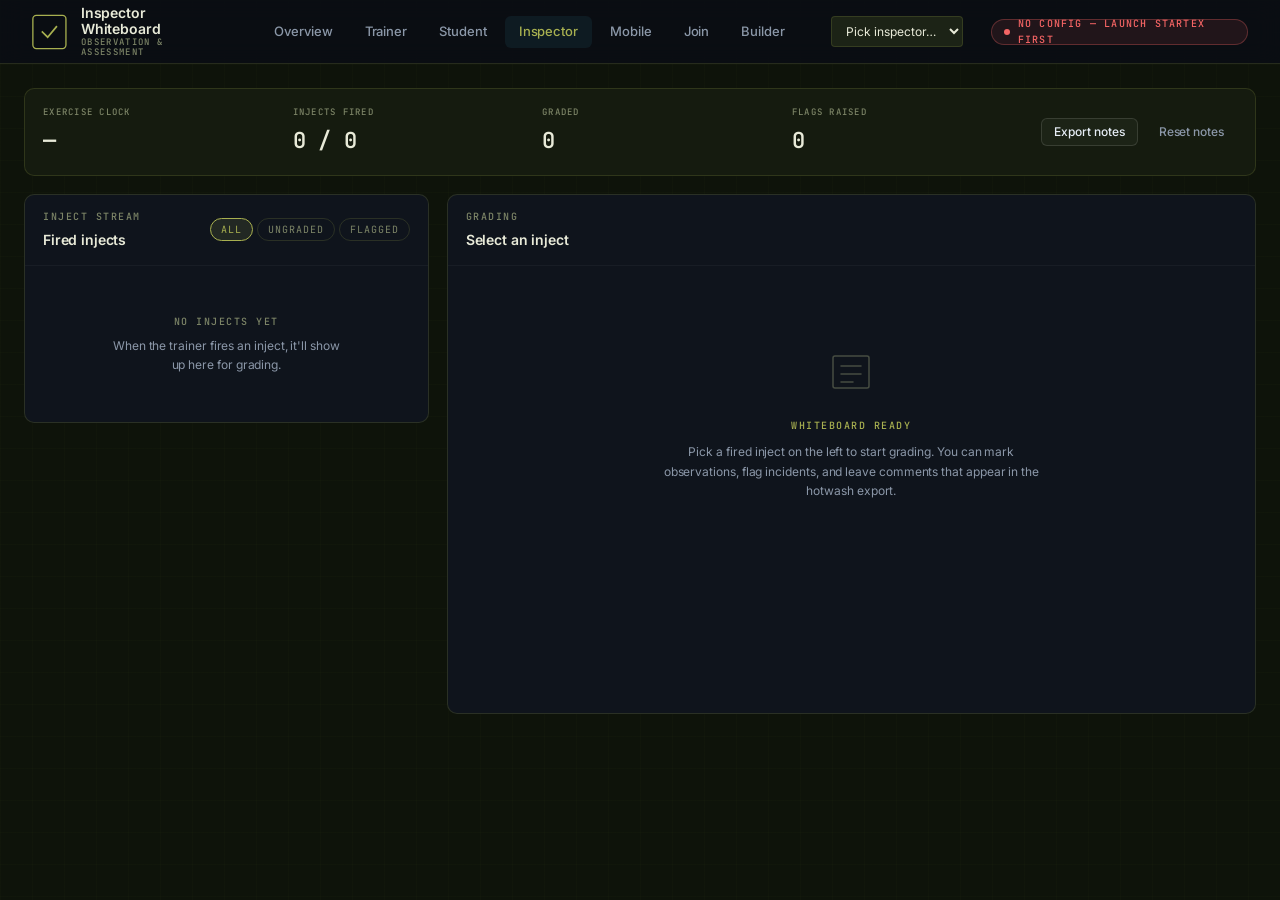
==== commit 50ee0d8b: "Add files via upload" ====
--- a/inspector.html
+++ b/inspector.html
@@ -28,6 +28,7 @@
     <a href="student.html">Student</a>
     <a href="inspector.html" class="active">Inspector</a>
     <a href="mobile.html">Mobile</a>
+    <a href="join.html">Join</a>
     <a href="builder.html">Builder</a>
   </nav>
   <div class="topbar-right">
@@ -119,6 +120,7 @@
 <script src="content/content-bundle.js"></script>
 <script src="js/scenario-loader.js"></script>
 <script src="js/engine.js"></script>
+<script src="js/net-loader.js"></script>
 <script src="js/inspector.js"></script>
 </body>
 </html>
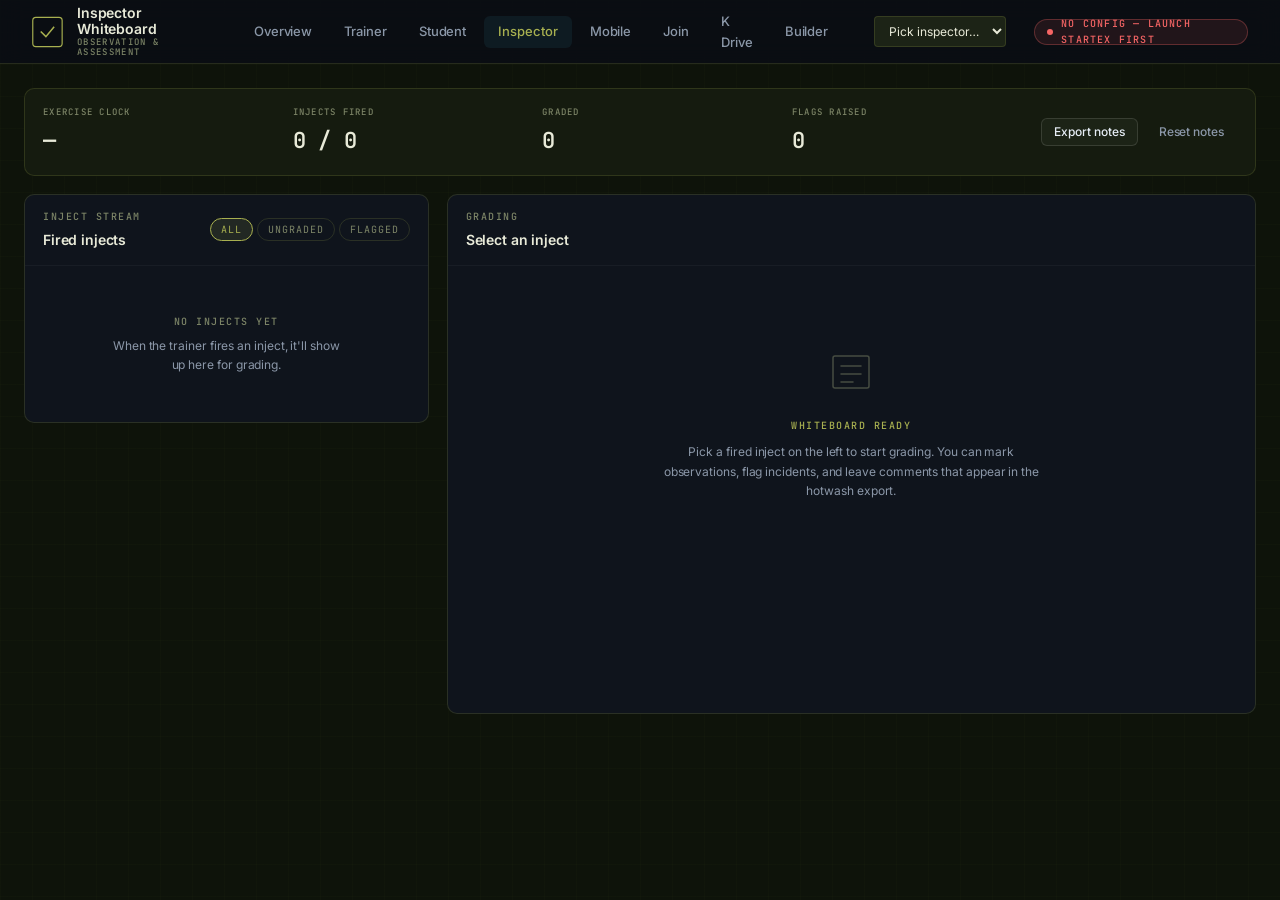
==== commit 053d4bae: "Add files via upload" ====
--- a/inspector.html
+++ b/inspector.html
@@ -29,6 +29,7 @@
     <a href="inspector.html" class="active">Inspector</a>
     <a href="mobile.html">Mobile</a>
     <a href="join.html">Join</a>
+    <a href="kdrive-manager.html">K Drive</a>
     <a href="builder.html">Builder</a>
   </nav>
   <div class="topbar-right">
